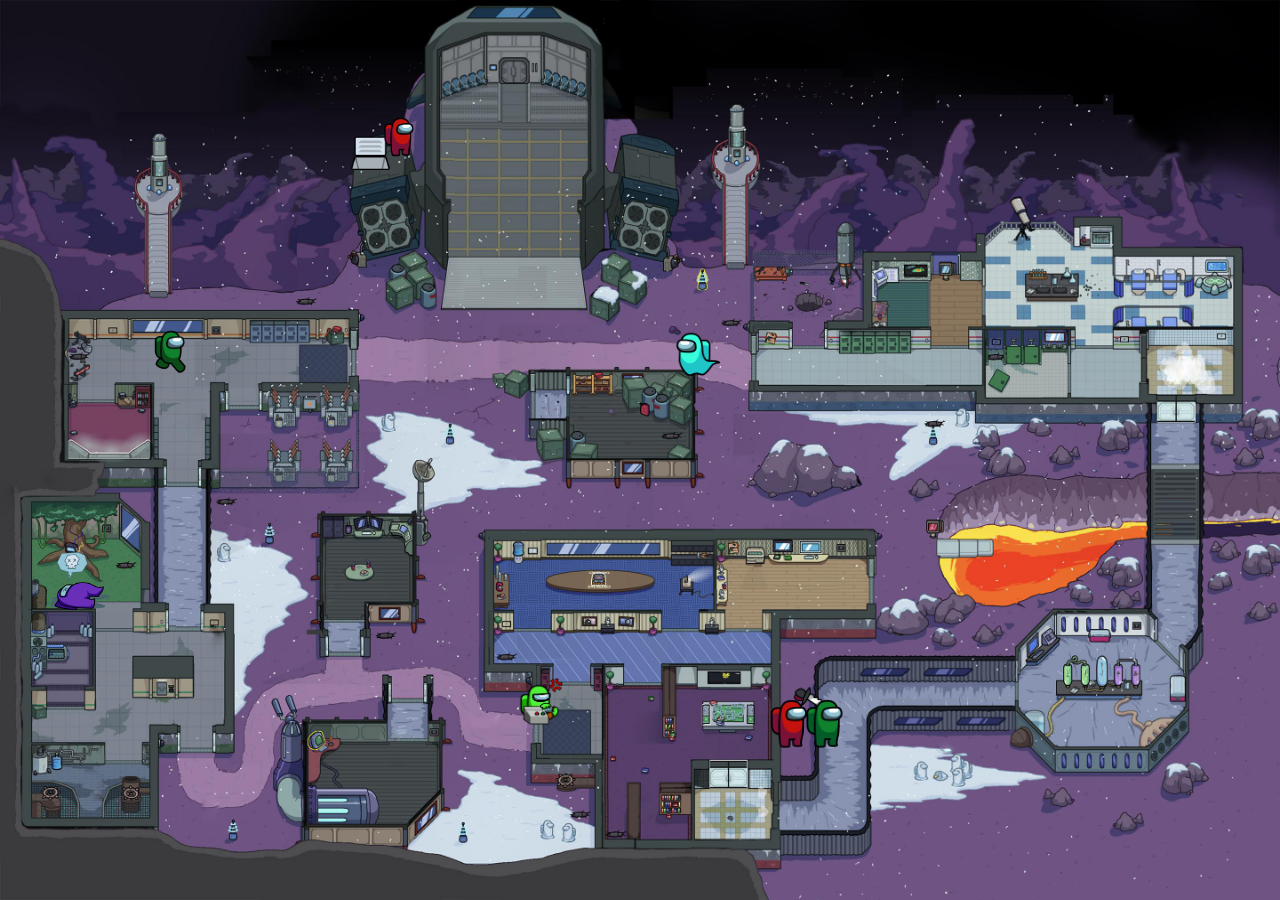
==== index.html @ ec60d2f9 "." ====
<!DOCTYPE html>
<html lang="en">
<head>
<link rel="stylesheet" href="styl.css">
</head>
<body>
    <img src="map.png" alt="" class="qqq">
    <img src="player1.png" alt="" class="player p1">
    <img src="player2.png" alt="" class="player p2">
    <img src="player3.png" alt="" class="player p3">
    <img src="player4.png" alt="" class="player p4">
    <img src="player5.png" alt="" class="player p5">
    <img src="player6.png" alt="" class="player p6">
</body>

</html>
---- styl.css ----
.qqq {
    width: 100%;
    height: 100%;
    position: absolute;
}

body {
    margin: 0;
    padding: 0;
}

.player {
    position: absolute;
    width: 100px;
    height: 100px;
}

.p1 {
    top: 325px;
    left: 145px;
    width: 50px;
    height: 50px;
}

.p2 {
    top: 675px;
    left: 515px;
    width: 50px;
    height: 50px;
}

.p3 {
    top: 325px;
    left: 670px;
    width: 55px;
    height: 55px;
}

.p4 {
    top: 550px;
    left: 50px;
    width: 60px;
    height: 60px;
}

.p5 {
    top: 100px;
    left: 350px;
    width: 70px;
    height: 70px;
}

.p6 {
    left: 770px;
    top:670px
}
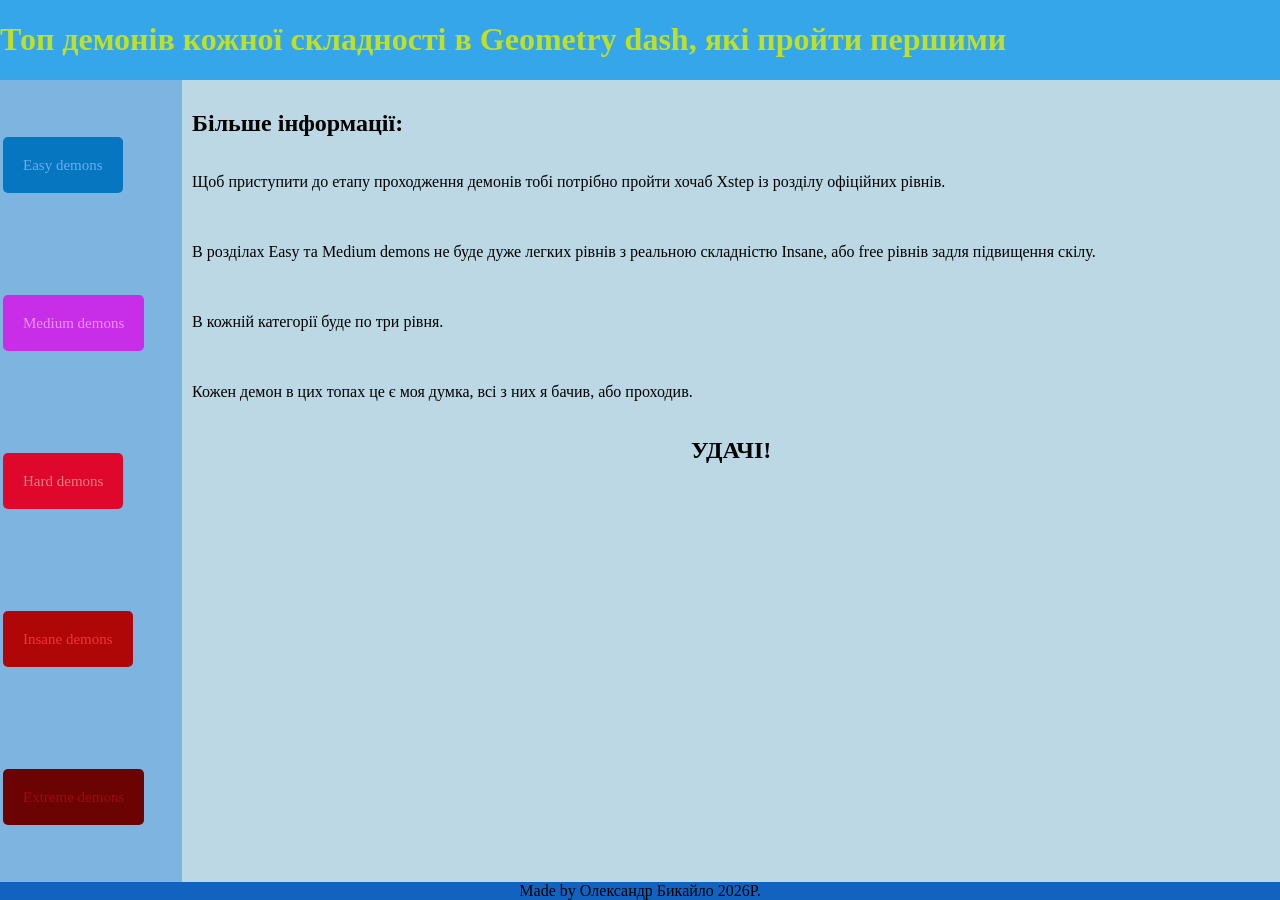
==== commit 0bed8664: "Add files via upload" ====
--- a/index.html
+++ b/index.html
@@ -1,16 +1,39 @@
-<!DOCTYPE html>
-<html lang="en">
-<head>
-<link rel="stylesheet" href="styl.css">
-</head>
-<body>
-    <img src="map.png" alt="" class="qqq">
-    <img src="player1.png" alt="" class="player p1">
-    <img src="player2.png" alt="" class="player p2">
-    <img src="player3.png" alt="" class="player p3">
-    <img src="player4.png" alt="" class="player p4">
-    <img src="player5.png" alt="" class="player p5">
-    <img src="player6.png" alt="" class="player p6">
-</body>
-
+<!DOCTYPE html>
+<html lang="en">
+<head>
+ <meta charset="UTF-8">
+    <meta name="viewport" content="width=device-width, initial-scale=1.0">
+    <link rel="stylesheet" href="menu style.css">
+</head>
+<body>
+    <header>
+       <h1>Топ демонів кожної складності в Geometry dash, які пройти першими</h1>
+    </header>
+
+    <div class="maincontent">
+        <nav>
+            <ul>
+                <li><a  class="Easy" href="easy.html">Easy demons</a></li> 
+                <li><a class="Medium" href="medium.html">Medium demons</a></li>
+                <li><a class="Hard" href="hard.html">Hard demons</a></li>
+                <li><a class="insane" href="insane.html">Insane demons</a></li>
+                <li><a class="Extreme" href="extreme.html">Extreme demons</a></li>
+            </ul>
+        </nav>
+
+        <main>
+            <img src="demondifs-removebg-preview.png" alt="">
+            <h2>Більше інформації:</h2>
+            <ul>
+                <li><p>Щоб приступити до етапу проходження демонів тобі потрібно пройти хочаб Xstep із розділу офіційних рівнів.</p></li>
+                <li><p>В розділах Easy та Medium demons не буде дуже легких рівнів з реальною складністю Insane, або free рівнів задля підвищення скілу.</p></li>
+                <li><p>В кожній категорії буде по три рівня.</p></li>
+                <li><p>Кожен демон в цих топах це є моя думка, всі з них я бачив, або проходив.</p></li>
+            </ul>
+            <h2 align="center">УДАЧІ!</h2>
+        </main>
+    </div>
+
+    <footer align="center">Made by Олександр Бикайло 2026Р.</footer>
+</body>
 </html>
--- a/menu style.css
+++ b/menu style.css
@@ -0,0 +1,145 @@
+header {
+    background-color: rgb(52, 166, 233);
+    color: rgb(191, 224, 39);
+    margin: 0px;
+}
+/* body, html {
+    height: 100vh;
+} */
+body {
+    font-family: arial black;
+    margin: 0px;
+    /* background-image: url(фон.jpg); */
+    display: flex;
+    flex-direction: column;
+    min-height: 100dvh;
+}
+
+.maincontent {
+    display: flex;
+    flex-direction: row;
+    flex-wrap: wrap;
+    justify-content: center;
+    flex-grow: 1;
+}
+
+nav {
+    background-color: rgb(126, 180, 224);
+    flex-grow: 1;
+    display: flex;
+}
+main {
+    background-color: rgb(187, 216, 228);
+    padding: 10px;
+    flex-grow: 5;
+}
+
+ul {
+    list-style: none;
+    padding: 0;
+    display: flex;
+    flex-direction: column;
+    gap: 20px;
+    justify-content: space-around;
+}
+
+li > a {
+    text-decoration: none;
+    font-size: 15px;
+    margin: 3px;
+    padding: 20px;
+    border-radius: 5px;
+}
+
+.Easy {
+    background-color: rgb(7, 118, 192);
+    color: rgb(110, 171, 240);
+}
+
+.Medium {
+    background-color: rgb(200, 46, 231);
+    color: rgb(232, 146, 243);
+}
+
+.Hard {
+    background-color: rgb(223, 8, 44);
+    color: rgb(224, 129, 129);
+}
+
+.insane {
+    background-color: rgb(175, 7, 7);
+    color: rgb(240, 52, 52);
+}
+
+.Extreme {
+    background-color: rgb(107, 3, 3);
+    color: rgb(165, 8, 8);
+}
+
+footer {
+    background-color: rgb(18, 99, 192);
+}
+
+.Easy:hover{
+    background-color: rgb(114, 188, 238);
+     transition: all 0.3s;
+}
+
+.Medium:hover {
+    background-color: rgb(201, 124, 231);
+     transition: all 0.3s;
+}
+
+.Hard:hover {
+    background-color: rgb(235, 97, 97);
+     transition: all 0.3s;
+}
+
+.insane:hover {
+    background-color: rgb(236, 68, 68);
+     transition: all 0.3s;
+}
+
+.Extreme:hover {
+    background-color: rgb(233, 41, 41);
+    transition: all 0.3s;
+}
+
+img {
+    height: 120px;
+    width: 200px;
+    left: 1650px;
+    animation: demons 20s infinite;
+    position: absolute;
+}
+
+@keyframes demons {
+    0% {top: 45px;}
+    50% {top: 750px;}
+    100% {top:45px}
+}
+
+@media screen and (max-width: 1000px)  {
+       ul {
+        width: 100%;
+        flex-direction: row;
+    }
+
+    nav {
+        align-items: center;
+    }
+
+    li > a {
+        padding: 25px;
+    }
+}
+
+@media screen and (max-width: 935px) {
+     a {
+        padding: 10px;
+        margin: 1px;
+        font: 5px;
+        gap: 3px;
+        display: block;
+    }
+}
